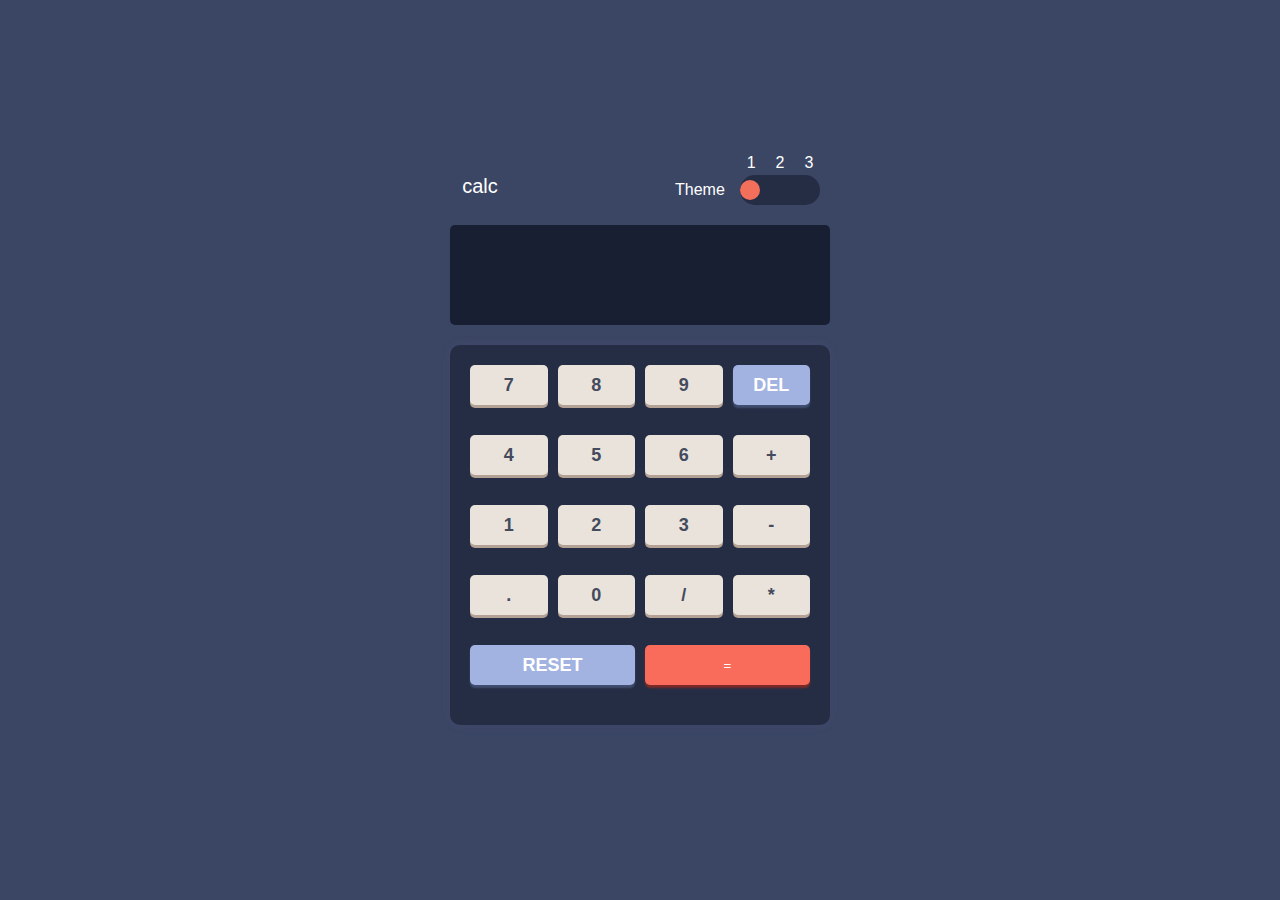
==== index.html @ a7615f52 "Lastest Done" ====
<!DOCTYPE html>
<html lang="en">
  <head>
    <meta charset="UTF-8" />
    <meta http-equiv="X-UA-Compatible" content="IE=edge" />
    <meta name="viewport" content="width=device-width, initial-scale=1.0" />
    <title>Document</title>
    <link rel="stylesheet" href="/css.css" />
  </head>
  <body>
    <div class="calc">
        <div class="toggle">
          <div class="numbers">
            <p>1</p>
            <p>2</p>
            <p>3</p>
          </div>
          <div class="Inside">Theme</div>
          <label for="button" id="label"></label>
        </div>
      <div class="title">calc</div>
      <div class="screen">
        <div class="output"></div>
      </div>
      <div class="calculator">
        <div class="button">7</div>
        <div class="button">8</div>
        <div class="button">9</div>
        <div class="button1" id="deleteButton">DEL</div>
        <div class="button">4</div>
        <div class="button">5</div>
        <div class="button">6</div>
        <div class="button operator">+</div>
        <div class="button">1</div>
        <div class="button">2</div>
        <div class="button">3</div>
        <div class="button operator">-</div>
        <div class="button">.</div>
        <div class="button">0</div>
        <div class="button operator">/</div>
        <div class="button operator">*</div>
        <div class="buttonbig">RESET</div>
        <button class="buttonbig2">=</button>
      </div>
    </div>
    <script src="/js.js"></script>
  </body>
</html>
---- css.css ----
:root {
    --buttoncolor: rgb(162, 179, 225);
    --bodycolor: rgba(59, 70, 100);
    --calccolor: rgba(37, 45, 68);
    --white: rgba(255, 255, 255);
    --keyboardcolor: rgb(68, 75, 93);
    --screenblack: rgba(24, 31, 50);
    --togglebackground: rgb(37, 45, 68);
    --togglebuttoncolor: rgb(242, 111, 91);
    --bodycolororanges: rgb(249, 108, 91)
  }  

body {
  display: flex;
  justify-content: center;
  align-items: center;
  height: 100vh;
  margin: 0;
  font-family: Arial, Helvetica, sans-serif;
  background-color: var(--bodycolor);
}

.calculator {
  height: 340px;
  font-weight: 900;
  font-size: large;
  color: var(--keyboardcolor);
  display: grid;
  grid-template-columns: repeat(4, 1fr);
  gap: 10px;
  width: 340px;
  padding: 20px;
  border-radius: 10px;
  box-shadow: 0px 0px 10px 0px rgba(94, 85, 145, 0.2);
  background-color: var(--calccolor);
}

.title {
  margin-left: -320px;
  font-size: 20px;
  position: absolute;
  color: var(--white);
}

.toggle {
  width: 70px;
  height: 20px;
  background-color: var(--togglebackground);
  border-radius: 25px;
  margin-left: 280px;
  position: relative;
  display: flex;
  justify-content: space-between;
  align-items: center;
  padding: 5px;
}

#label {
  content: "";
  height: 20px;
  width: 20px;
  border-radius: 50%;
  background-color: var(--togglebuttoncolor);
  position: absolute;
  transition: all 0.3s ease-in-out;
  left: 0;
}

.numbers {
  color: var(--white);
  display: flex;
  justify-content: space-between;
  margin: 20px auto;
  gap: 20px;
  margin-top: -35px;
}

.output {
  color: var(--white);
  font-size: 42px;
  font-weight: 600;
  letter-spacing: 1px;
  flex-grow: 1;
  text-align: right;
  margin-right: 20px;
}

.Inside {
  margin-left: -70px;
  color: var(--white);
  display: flex;
  position: absolute;
}

.calc {
  display: flex;
  flex-direction: column;
  align-items: center;
  position: absolute;
  gap: 40px;
}

.screen {
  width: 100%;
  height: 100px;
  display: flex;
  align-items: center;
  margin: -20px;
  background-color: var(--screenblack);
  border-radius: 5px;
}

.button {
  height: 40px;
  display: flex;
  transition: all 0.3 ease-in-out;
  justify-content: center;
  align-items: center;
  background-color: rgb(234, 227, 219);
  border-radius: 5px;
  cursor: pointer;
  box-shadow: 0px 3px 0px rgba(179, 161, 149);
}

.button1 {
  height: 40px;
  color: var(--white);
  display: flex;
  justify-content: center;
  align-items: center;
  background-color: var(--buttoncolor);
  border-radius: 5px;
  cursor: pointer;
  box-shadow: 0px 3px 2px rgba(65, 78, 113);
}

.buttonbig {
  grid-column: span 2;
  height: 40px;
  display: flex;
  justify-content: center;
  align-items: center;
  color: white;
  background-color: var(--buttoncolor);
  border-radius: 5px;
  cursor: pointer;
  box-shadow: 0px 3px 2px rgba(65, 78, 113);
}

.buttonbig2 {
  grid-column: span 2;
  height: 40px;
  display: flex;
  justify-content: center;
  align-items: center;
  color: white;
  border-radius: 5px;
  cursor: pointer;
  border: none;
  background-color: var(--bodycolororanges);
  box-shadow: 0px 3px 2px rgba(122, 43, 39);
}

.button:hover,
.button1:hover,
.buttonbig:hover {
  background-color: #ccc;
}

@media screen and (max-width: 380px){
  .calculator {
    width: 80%;
  }

  .screen {
    width: 85%;
  }

  .title {
    margin-right: -50px;
  }

  .toggle {
    margin-right: 30px;
  }
}

@media screen and (max-width: 300px){
  .calculator {
    width: 60%;
    margin-left: 20px;
  }

  .title {
    margin-right: -80px;
  }

  .screen{
    width: 66%;
  }

  .Inside {
    margin-right: -20px;
  }
  .toggle {
    margin-right: 80px;
  }
}

@media screen and (max-width: 250px){
  .calculator {
    margin: 0 auto;
  }
}
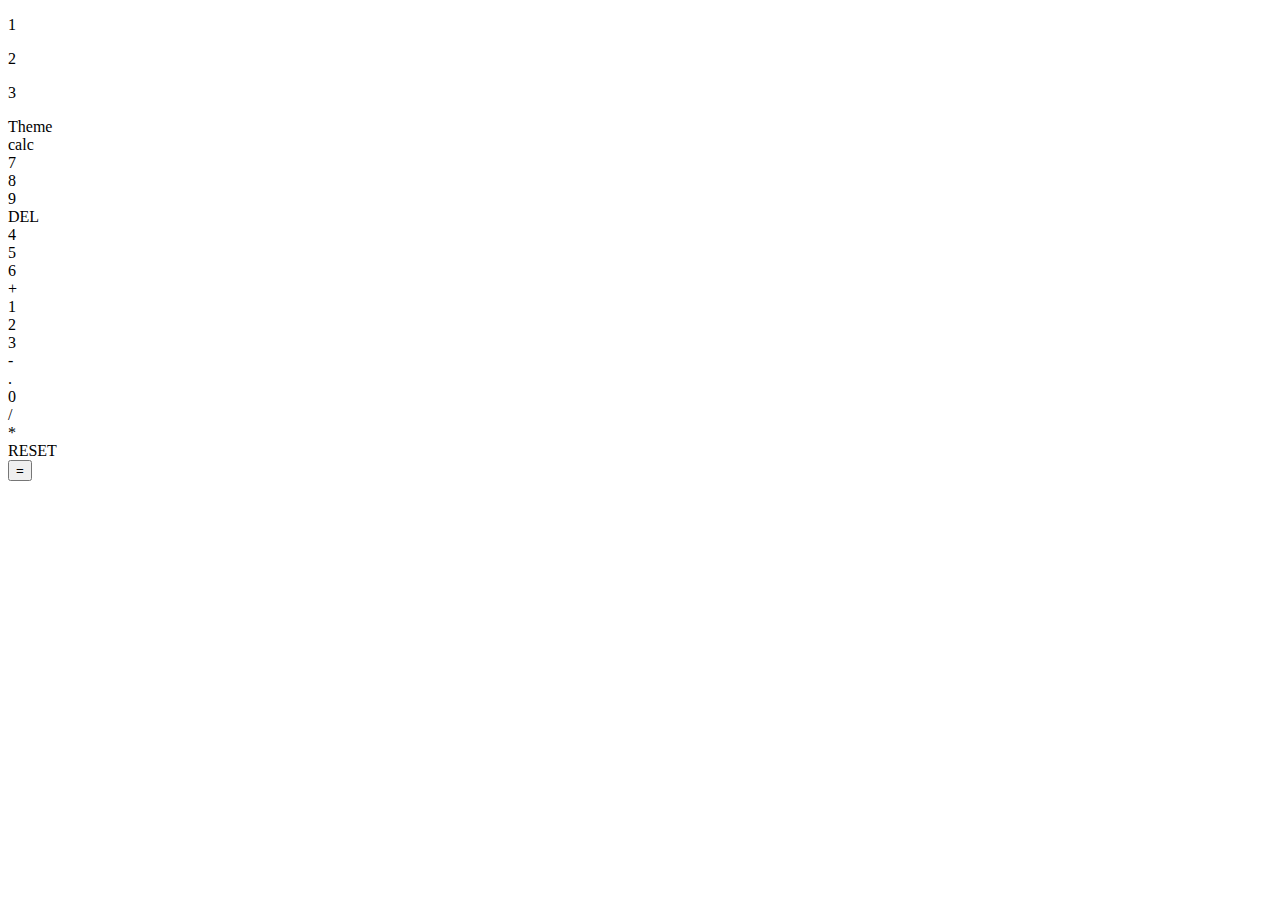
==== commit 3dd3c63b: "Update index.html" ====
--- a/index.html
+++ b/index.html
@@ -5,7 +5,7 @@
     <meta http-equiv="X-UA-Compatible" content="IE=edge" />
     <meta name="viewport" content="width=device-width, initial-scale=1.0" />
     <title>Document</title>
-    <link rel="stylesheet" href="/css.css" />
+    <link rel="stylesheet" href="./style.css" />
   </head>
   <body>
     <div class="calc">
@@ -43,6 +43,6 @@
         <button class="buttonbig2">=</button>
       </div>
     </div>
-    <script src="/js.js"></script>
+    <script src="./script.js"></script>
   </body>
 </html>
